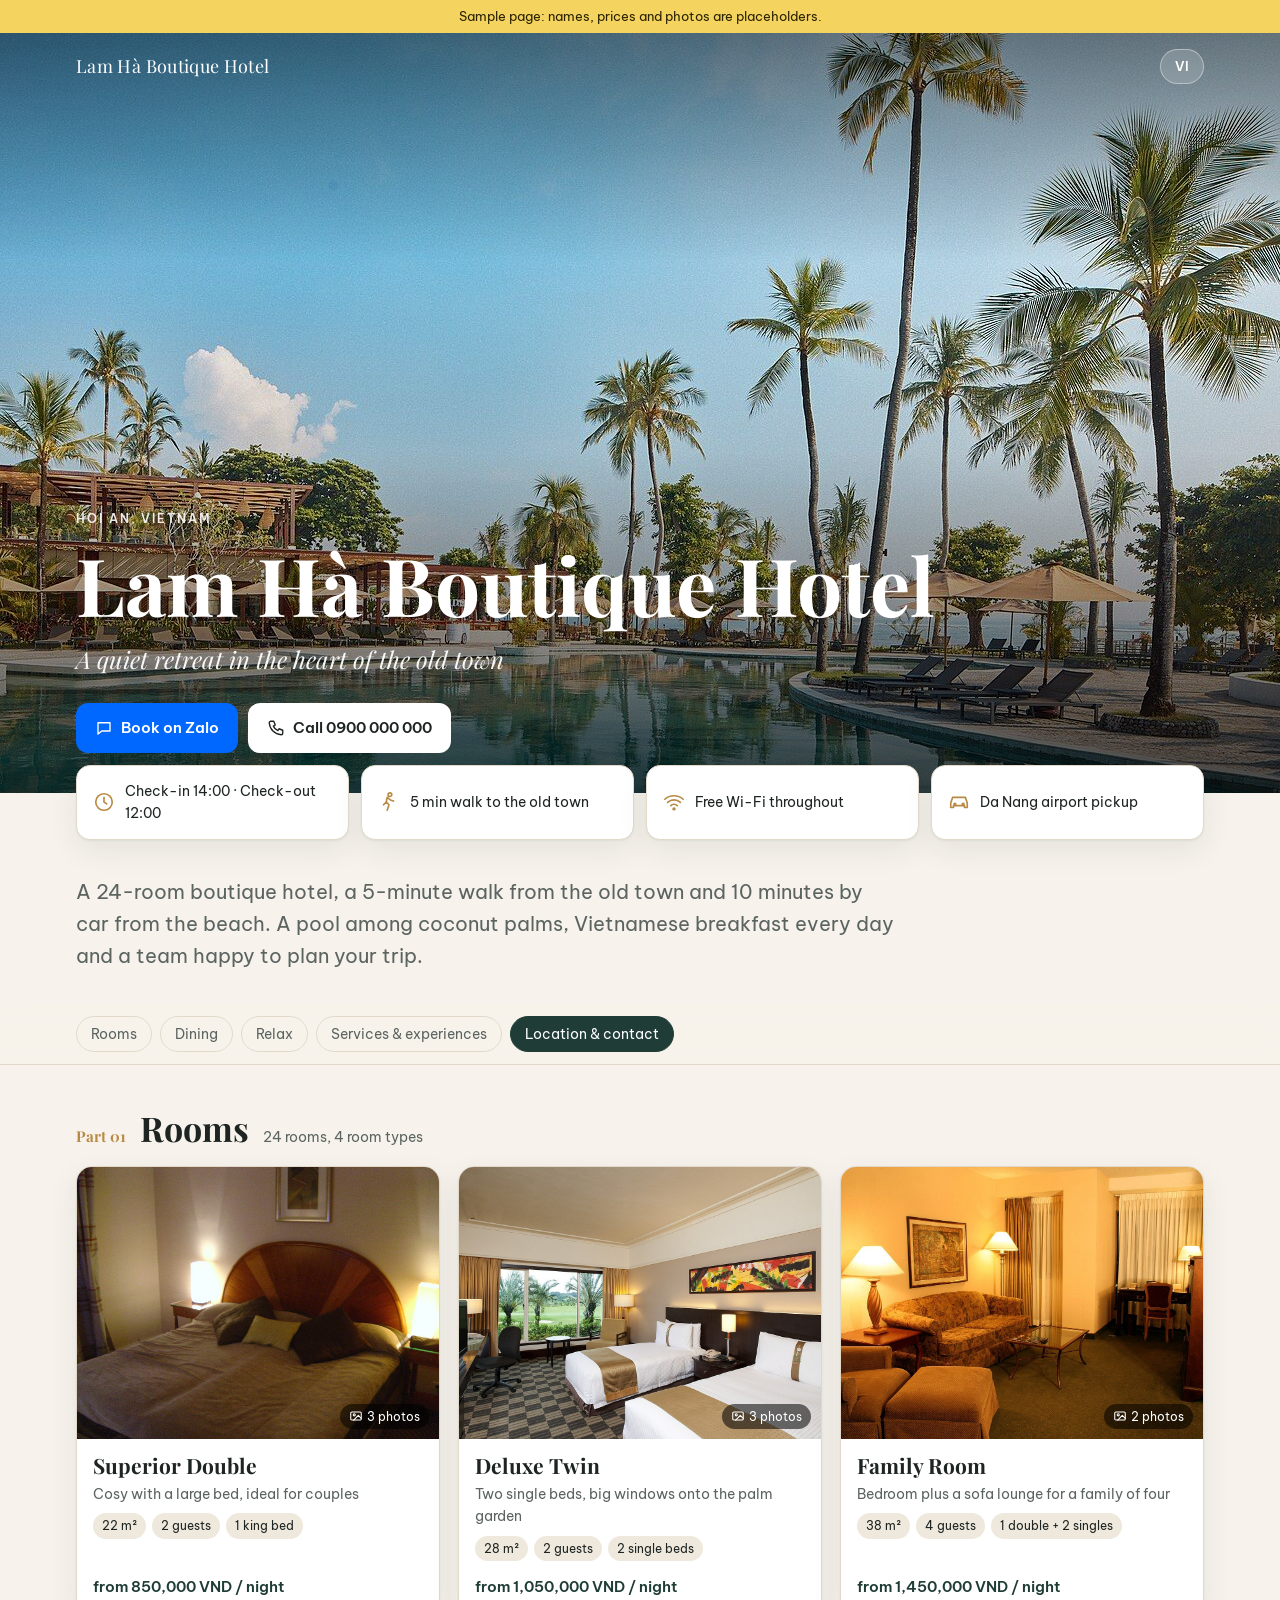
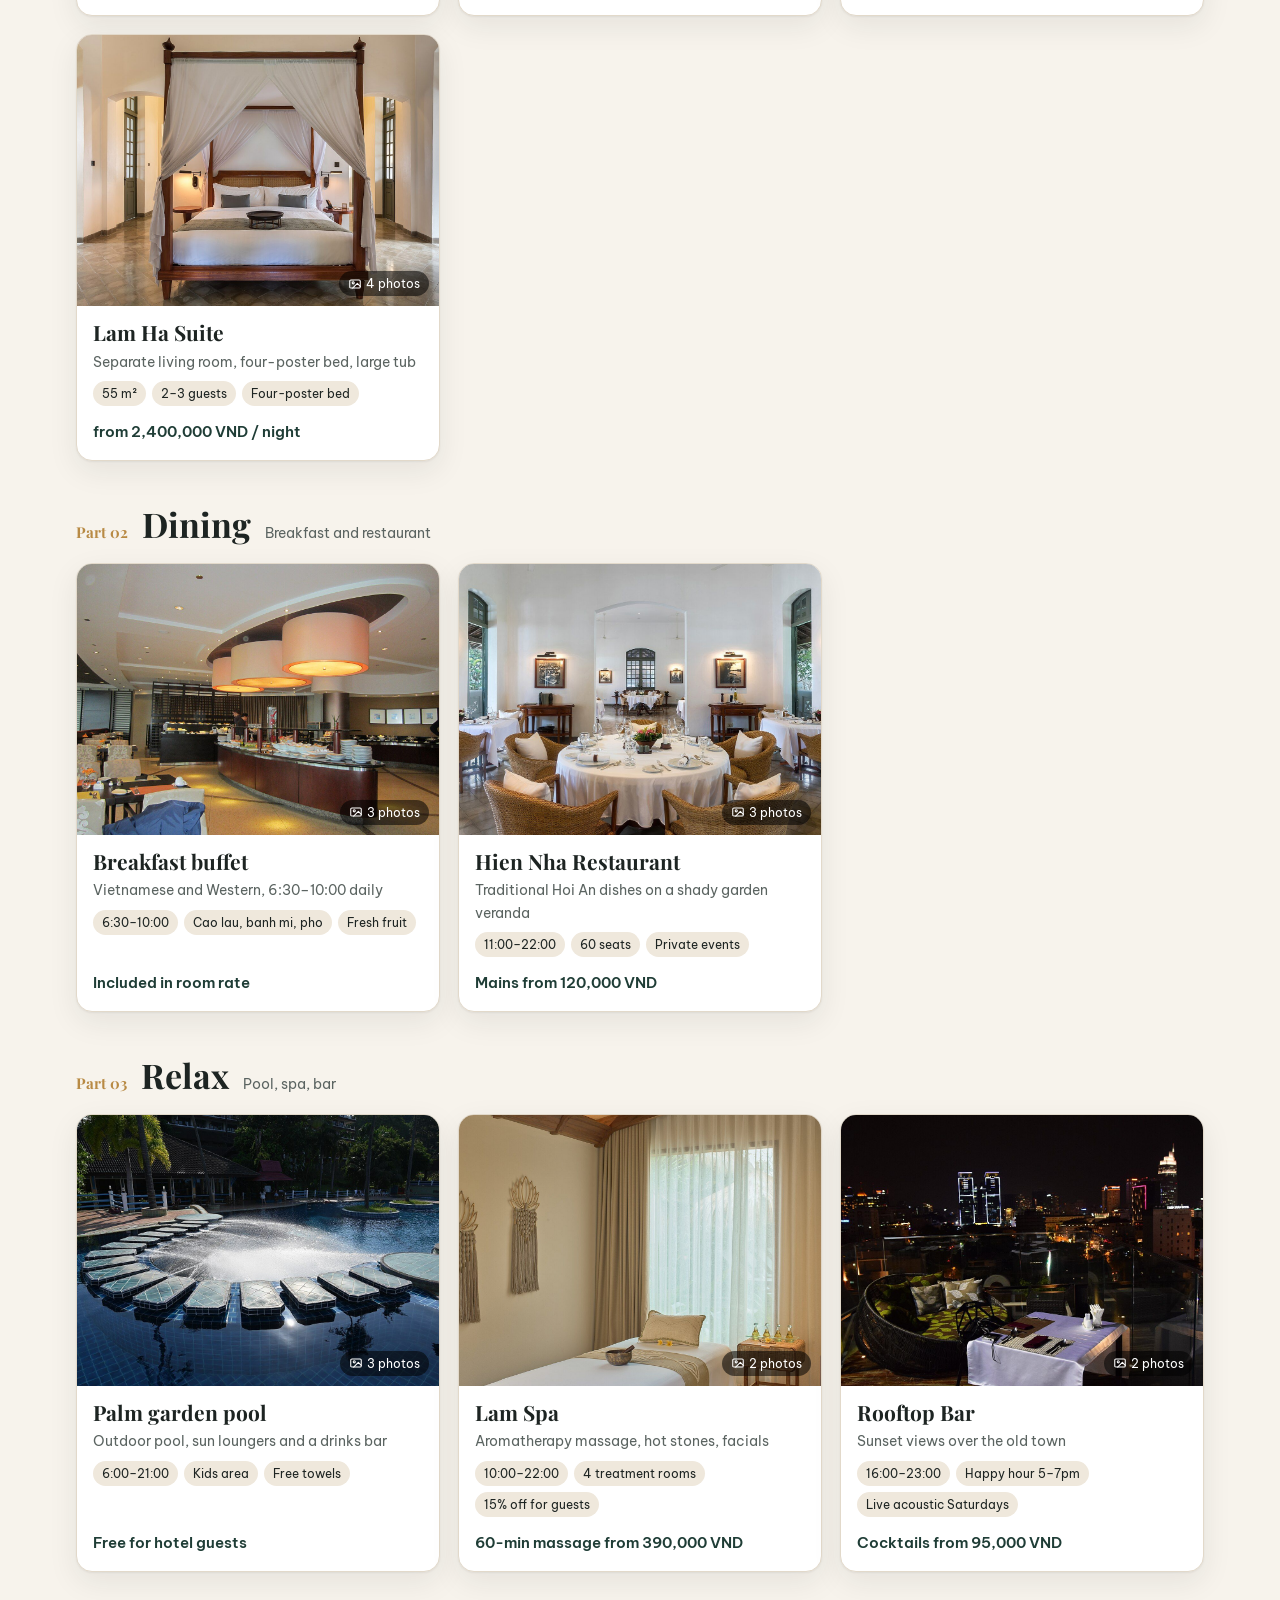
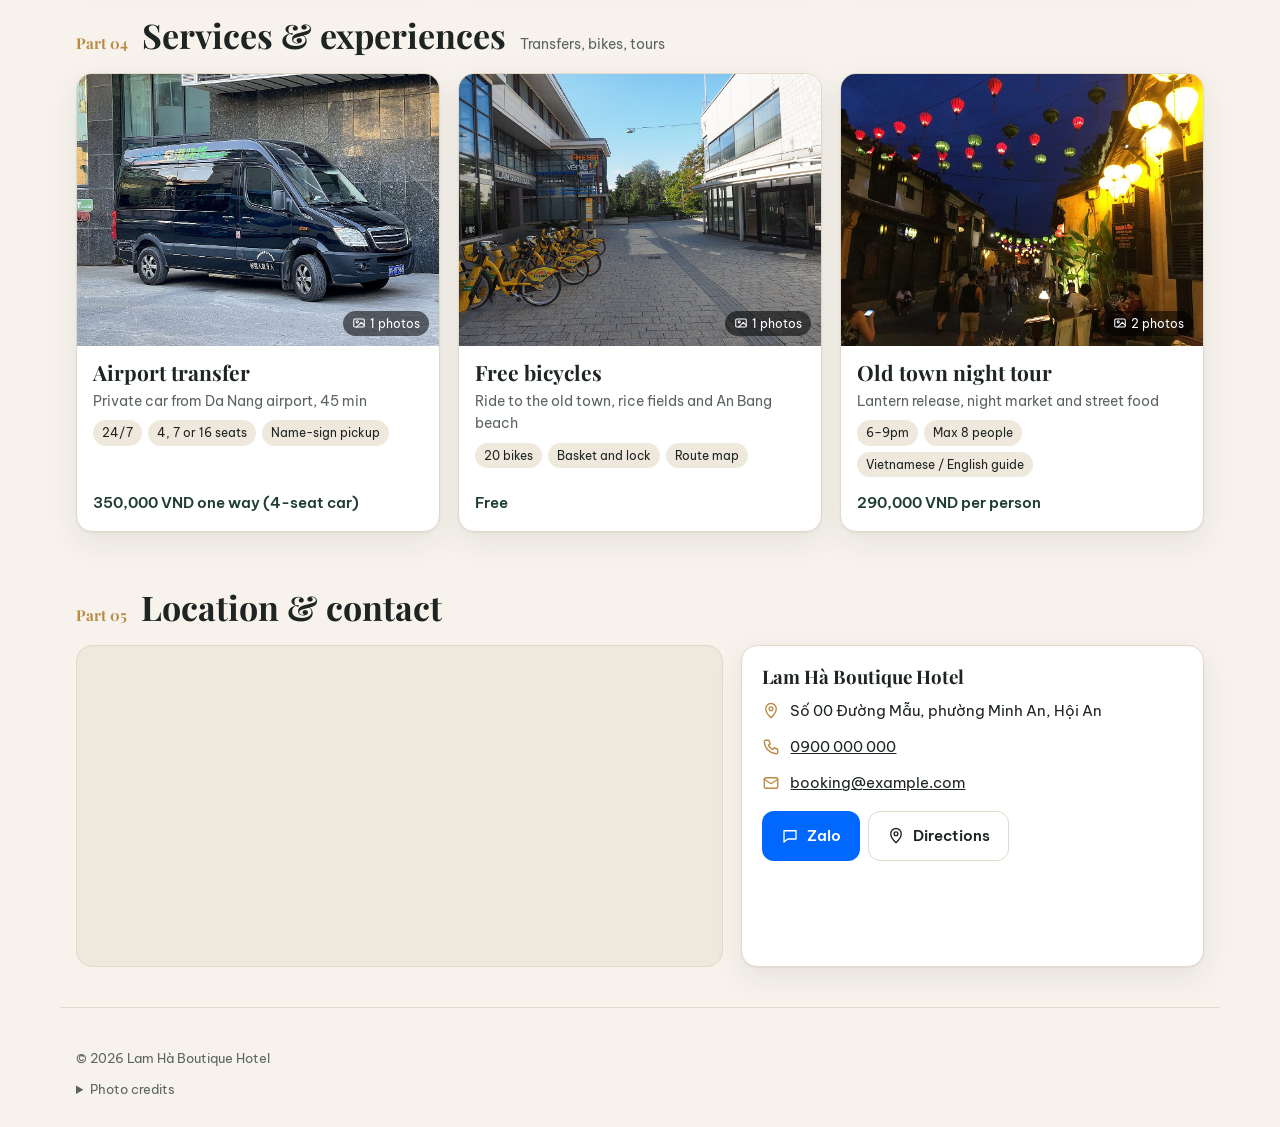
==== docs/khach-san/index.html @ d2152b0c "Replace style gallery with sample hotel showcase page Static bilingual (VI/EN) hotel page: hero slid" ====
<!doctype html>
<html lang="vi">
<head>
  <meta charset="utf-8">
  <meta name="viewport" content="width=device-width, initial-scale=1, viewport-fit=cover">
  <title>Lam Hà Boutique Hotel · Phòng và dịch vụ</title>
  <meta name="description" content="Xem hình ảnh phòng nghỉ, ẩm thực và dịch vụ của khách sạn, đặt phòng nhanh qua Zalo hoặc điện thoại.">
  <meta property="og:type" content="website">
  <meta property="og:title" content="Lam Hà Boutique Hotel · Phòng và dịch vụ">
  <meta property="og:description" content="Xem hình ảnh phòng nghỉ, ẩm thực và dịch vụ. Đặt phòng nhanh qua Zalo.">
  <meta property="og:image" content="img/hero-1.jpg">
  <meta name="theme-color" content="#1f3d36">
  <link rel="preconnect" href="https://fonts.googleapis.com">
  <link rel="preconnect" href="https://fonts.gstatic.com" crossorigin>
  <link href="https://fonts.googleapis.com/css2?family=Be+Vietnam+Pro:wght@400;500;600&family=Playfair+Display:ital,wght@0,600;0,700;1,600&display=swap" rel="stylesheet">
  <link rel="stylesheet" href="style.css">
</head>
<body>
  <div id="sample" class="sample" hidden></div>

  <header class="hero" id="top">
    <div class="hero-img" id="hero-img"></div>
    <div class="hero-shade"></div>
    <div class="topbar wrap">
      <span class="brand" id="brand"></span>
      <button id="lang" class="pill" type="button" aria-label="Đổi ngôn ngữ">EN</button>
    </div>
    <div class="hero-text wrap">
      <p class="eyebrow" id="h-loc"></p>
      <h1 id="h-name"></h1>
      <p class="tagline" id="h-tag"></p>
      <div class="hero-cta" id="hero-cta"></div>
    </div>
  </header>

  <section class="facts wrap" id="facts"></section>
  <section class="intro wrap"><p id="intro"></p></section>

  <nav class="bar" aria-label="Mục lục">
    <div class="wrap chips" id="chips"></div>
  </nav>

  <main id="stations"></main>

  <section class="wrap where" id="vi-tri">
    <div class="station-head"><span class="station-no" id="where-no"></span><h2 id="where-title"></h2></div>
    <div class="where-grid">
      <div class="map"><iframe id="map" title="Bản đồ" loading="lazy" referrerpolicy="no-referrer-when-downgrade"></iframe></div>
      <div class="contact" id="contact"></div>
    </div>
  </section>

  <footer class="wrap foot">
    <div id="foot-name"></div>
    <details><summary id="credits-title"></summary><ul id="credits"></ul></details>
  </footer>

  <div class="dock" id="dock"></div>

  <div id="panel" class="panel" hidden>
    <div class="panel-backdrop" data-close></div>
    <article class="panel-card" role="dialog" aria-modal="true" aria-labelledby="p-title">
      <button class="close" type="button" data-close aria-label="Đóng">×</button>
      <div id="p-body"></div>
    </article>
  </div>
  <div id="toast" class="toast" role="status" aria-live="polite"></div>

  <script src="hotel.js"></script>
  <script src="credits.js"></script>
  <script src="app.js"></script>
</body>
</html>
---- docs/khach-san/style.css ----
:root {
  --bg: #f7f3ec;
  --bg-2: #efe8dc;
  --card: #ffffff;
  --ink: #1d2422;
  --ink-2: #5b6461;
  --line: #e2d9ca;
  --brand: #1f3d36;
  --brand-ink: #fff;
  --gold: #b88a44;
  --zalo: #0068ff;
  --shadow: 0 1px 2px rgba(30, 40, 35, .06), 0 10px 30px rgba(30, 40, 35, .08);
  color-scheme: light;
}
@media (prefers-color-scheme: dark) {
  :root:not([data-theme="light"]) {
    --bg: #121615; --bg-2: #1a201e; --card: #1c2321; --ink: #eef0ec; --ink-2: #a5aea9;
    --line: #2c3532; --brand: #7fc2ad; --brand-ink: #0f1513; --gold: #d8b06a;
    --shadow: 0 1px 2px rgba(0,0,0,.4), 0 10px 30px rgba(0,0,0,.35);
    color-scheme: dark;
  }
}
:root[data-theme="dark"] {
  --bg: #121615; --bg-2: #1a201e; --card: #1c2321; --ink: #eef0ec; --ink-2: #a5aea9;
  --line: #2c3532; --brand: #7fc2ad; --brand-ink: #0f1513; --gold: #d8b06a;
  --shadow: 0 1px 2px rgba(0,0,0,.4), 0 10px 30px rgba(0,0,0,.35);
  color-scheme: dark;
}

* { box-sizing: border-box; }
html { -webkit-text-size-adjust: 100%; scroll-behavior: smooth; }
body { margin: 0; background: var(--bg); color: var(--ink); font: 16px/1.6 "Be Vietnam Pro", system-ui, sans-serif; overflow-x: hidden; padding-bottom: 76px; }
a { color: inherit; }
img { max-width: 100%; }
.wrap { max-width: 1160px; margin: 0 auto; padding-left: 16px; padding-right: 16px; }
h1, h2, h3 { font-family: "Playfair Display", Georgia, serif; line-height: 1.15; margin: 0; font-weight: 700; }
svg.i { width: 18px; height: 18px; flex: none; stroke: currentColor; fill: none; stroke-width: 1.8; stroke-linecap: round; stroke-linejoin: round; }

.sample { background: #f4d35e; color: #2b2300; font-size: 13px; text-align: center; padding: 6px 12px; }

/* hero */
.hero { position: relative; min-height: min(88vh, 760px); display: flex; flex-direction: column; justify-content: space-between; color: #fff; overflow: hidden; }
.hero-img { position: absolute; inset: 0; }
.hero-img img { position: absolute; inset: 0; width: 100%; height: 100%; object-fit: cover; opacity: 0; transition: opacity 1.2s ease; }
.hero-img img.on { opacity: 1; }
.hero-shade { position: absolute; inset: 0; background: linear-gradient(180deg, rgba(0,0,0,.45) 0%, rgba(0,0,0,0) 30%, rgba(0,0,0,.1) 55%, rgba(0,0,0,.72) 100%); }
.topbar { position: relative; display: flex; justify-content: space-between; align-items: center; padding-top: 16px; width: 100%; }
.brand { font-family: "Playfair Display", serif; font-size: 18px; letter-spacing: .02em; }
.pill { font: inherit; font-size: 13px; font-weight: 600; color: #fff; background: rgba(255,255,255,.16); border: 1px solid rgba(255,255,255,.4);
  border-radius: 999px; padding: 6px 14px; cursor: pointer; backdrop-filter: blur(6px); }
.hero-text { position: relative; padding-bottom: 40px; width: 100%; }
.eyebrow { text-transform: uppercase; letter-spacing: .16em; font-size: 12px; font-weight: 600; margin: 0 0 10px; opacity: .9; }
.hero h1 { font-size: clamp(40px, 8vw, 80px); max-width: 900px; }
.tagline { font-family: "Playfair Display", serif; font-style: italic; font-size: clamp(18px, 2.6vw, 24px); margin: 10px 0 24px; opacity: .95; }
.hero-cta { display: flex; gap: 10px; flex-wrap: wrap; }

.btn { display: inline-flex; align-items: center; justify-content: center; gap: 8px; font: inherit; font-weight: 600; font-size: 15px;
  text-decoration: none; border-radius: 12px; padding: 12px 18px; cursor: pointer; border: 1px solid transparent; white-space: nowrap; }
.btn-zalo { background: var(--zalo); color: #fff; }
.btn-call { background: #fff; color: #1d2422; }
.btn-line { background: transparent; color: var(--ink); border-color: var(--line); }
.hero .btn-line { color: #fff; border-color: rgba(255,255,255,.5); }

/* facts */
.facts { display: grid; grid-template-columns: repeat(4, 1fr); gap: 12px; margin-top: -28px; position: relative; z-index: 2; }
.fact { display: flex; gap: 10px; align-items: center; background: var(--card); border: 1px solid var(--line); border-radius: 14px; padding: 14px 16px; box-shadow: var(--shadow); font-size: 14px; }
.fact svg { color: var(--gold); width: 22px; height: 22px; }
.intro { padding-top: 36px; }
.intro p { font-size: clamp(17px, 2.2vw, 20px); max-width: 820px; margin: 0; color: var(--ink-2); }

/* nav */
.bar { position: sticky; top: 0; z-index: 6; margin-top: 32px; background: color-mix(in srgb, var(--bg) 90%, transparent); backdrop-filter: blur(10px); border-bottom: 1px solid var(--line); }
.chips { display: flex; gap: 8px; overflow-x: auto; scrollbar-width: none; padding-top: 12px; padding-bottom: 12px; }
.chips::-webkit-scrollbar { display: none; }
.chip { white-space: nowrap; font-size: 14px; text-decoration: none; color: var(--ink-2); border: 1px solid var(--line); border-radius: 999px; padding: 6px 14px; }
.chip.on { background: var(--brand); color: var(--brand-ink); border-color: var(--brand); }

/* stations */
.station { padding-top: 44px; scroll-margin-top: 56px; }
.station-head { display: flex; align-items: baseline; gap: 14px; flex-wrap: wrap; margin-bottom: 18px; }
.station-no { font-family: "Playfair Display", serif; font-weight: 700; color: var(--gold); font-size: 15px; }
.station-head h2 { font-size: clamp(26px, 4vw, 34px); }
.station-head p { margin: 0; color: var(--ink-2); font-size: 14px; }
.grid { display: grid; grid-template-columns: repeat(auto-fill, minmax(270px, 1fr)); gap: 18px; }
.card { text-align: left; font: inherit; color: inherit; padding: 0; background: var(--card); border: 1px solid var(--line); border-radius: 16px; overflow: hidden;
  box-shadow: var(--shadow); cursor: pointer; display: flex; flex-direction: column; transition: transform .15s ease, border-color .15s; }
.card:hover, .card:focus-visible { transform: translateY(-3px); border-color: var(--gold); outline: none; }
.card-img { position: relative; aspect-ratio: 4 / 3; background: var(--bg-2); overflow: hidden; }
.card-img img { width: 100%; height: 100%; object-fit: cover; display: block; transition: transform .5s ease; }
.card:hover .card-img img { transform: scale(1.04); }
.count { position: absolute; right: 10px; bottom: 10px; display: inline-flex; gap: 4px; align-items: center; font-size: 12px; color: #fff; background: rgba(0,0,0,.55); border-radius: 999px; padding: 3px 9px; }
.count svg { width: 14px; height: 14px; }
.card-body { padding: 14px 16px 16px; display: flex; flex-direction: column; gap: 6px; flex: 1; }
.card h3 { font-size: 21px; }
.card .short { margin: 0; font-size: 14px; color: var(--ink-2); }
.tags { display: flex; flex-wrap: wrap; gap: 6px; margin: 2px 0; padding: 0; list-style: none; }
.tags li { font-size: 12px; background: var(--bg-2); border-radius: 999px; padding: 3px 9px; }
.price { margin-top: auto; padding-top: 6px; font-weight: 600; color: var(--brand); font-size: 15px; }

/* where */
.where { padding-top: 56px; scroll-margin-top: 56px; }
.where-grid { display: grid; grid-template-columns: 1.4fr 1fr; gap: 18px; }
.map { border-radius: 16px; overflow: hidden; border: 1px solid var(--line); min-height: 320px; background: var(--bg-2); }
.map iframe { width: 100%; height: 100%; min-height: 320px; border: 0; display: block; }
.contact { background: var(--card); border: 1px solid var(--line); border-radius: 16px; padding: 20px; box-shadow: var(--shadow); display: flex; flex-direction: column; gap: 12px; }
.contact .row { display: flex; gap: 10px; align-items: flex-start; font-size: 15px; }
.contact .row svg { color: var(--gold); margin-top: 3px; }
.contact .btns { display: flex; gap: 8px; flex-wrap: wrap; margin-top: 4px; }

.foot { padding-top: 40px; padding-bottom: 28px; margin-top: 40px; border-top: 1px solid var(--line); font-size: 13px; color: var(--ink-2); display: grid; gap: 10px; }
.foot summary { cursor: pointer; }
.foot ul { padding-left: 18px; margin: 8px 0 0; }
.foot li { margin: 2px 0; word-break: break-word; }

/* sticky booking dock */
.dock { position: fixed; left: 0; right: 0; bottom: 0; z-index: 8; display: flex; gap: 8px; justify-content: center;
  padding: 10px 16px calc(10px + env(safe-area-inset-bottom)); background: color-mix(in srgb, var(--card) 92%, transparent);
  backdrop-filter: blur(10px); border-top: 1px solid var(--line); }
.dock .btn { flex: 1 1 0; max-width: 260px; padding: 11px 12px; }
.dock .btn-call { background: var(--brand); color: var(--brand-ink); }

/* detail panel */
.panel { position: fixed; inset: 0; z-index: 20; display: flex; justify-content: center; align-items: flex-start; overflow-y: auto; padding: 24px 16px; }
.panel[hidden] { display: none; }
.panel-backdrop { position: fixed; inset: 0; background: rgba(10, 15, 13, .6); }
.panel-card { position: relative; width: 100%; max-width: 900px; background: var(--card); border-radius: 18px; overflow: hidden; box-shadow: 0 24px 70px rgba(0,0,0,.4); }
.close { position: absolute; top: 10px; right: 12px; z-index: 3; width: 38px; height: 38px; border-radius: 50%; border: none; background: rgba(0,0,0,.55); color: #fff; font-size: 24px; line-height: 1; cursor: pointer; }
.gallery { position: relative; background: #000; }
.slides { display: flex; overflow-x: auto; scroll-snap-type: x mandatory; scrollbar-width: none; aspect-ratio: 16 / 10; }
.slides::-webkit-scrollbar { display: none; }
.slides img { flex: 0 0 100%; width: 100%; height: 100%; object-fit: cover; scroll-snap-align: center; display: block; }
.nav-btn { position: absolute; top: 50%; transform: translateY(-50%); width: 40px; height: 40px; border-radius: 50%; border: none; background: rgba(255,255,255,.85); color: #111; font-size: 22px; cursor: pointer; }
.nav-btn.prev { left: 10px; } .nav-btn.next { right: 10px; }
.dots { position: absolute; left: 0; right: 0; bottom: 10px; display: flex; justify-content: center; gap: 6px; }
.dots i { width: 7px; height: 7px; border-radius: 50%; background: rgba(255,255,255,.5); }
.dots i.on { background: #fff; }
.p-content { padding: 22px 24px 26px; }
.p-content h2 { font-size: clamp(28px, 5vw, 38px); }
.p-content .short { color: var(--ink-2); margin: 6px 0 12px; }
.p-price { font-size: 18px; font-weight: 600; color: var(--brand); margin: 10px 0 0; }
.block { margin-top: 20px; }
.block h4 { margin: 0 0 8px; font-size: 12px; text-transform: uppercase; letter-spacing: .12em; color: var(--ink-2); }
.amen { display: grid; grid-template-columns: repeat(auto-fill, minmax(200px, 1fr)); gap: 6px 16px; padding: 0; margin: 0; list-style: none; }
.amen li { display: flex; gap: 8px; align-items: center; font-size: 15px; }
.amen svg { color: var(--brand); }
.p-actions { display: flex; gap: 8px; flex-wrap: wrap; margin-top: 22px; }

.toast { position: fixed; left: 50%; bottom: 90px; transform: translateX(-50%) translateY(16px); opacity: 0; z-index: 30;
  background: var(--ink); color: var(--bg); padding: 10px 16px; border-radius: 10px; font-size: 14px; pointer-events: none; transition: .2s; }
.toast.show { opacity: 1; transform: translateX(-50%) translateY(0); }

@media (max-width: 860px) {
  .facts { grid-template-columns: 1fr 1fr; }
  .where-grid { grid-template-columns: 1fr; }
}
@media (max-width: 560px) {
  .hero { min-height: 78vh; }
  .hero-cta .btn { flex: 1 1 auto; }
  .fact { padding: 12px; font-size: 13px; }
  .panel { padding: 0; }
  .panel-card { border-radius: 0; min-height: 100%; }
  .p-content { padding: 18px 16px 24px; }
  .slides { aspect-ratio: 4 / 3; }
  .nav-btn { display: none; }
}

/* booking dock only on phones/tablets; desktop already has the hero buttons */
@media (min-width: 861px) {
  .dock { display: none; }
  body { padding-bottom: 0; }
}
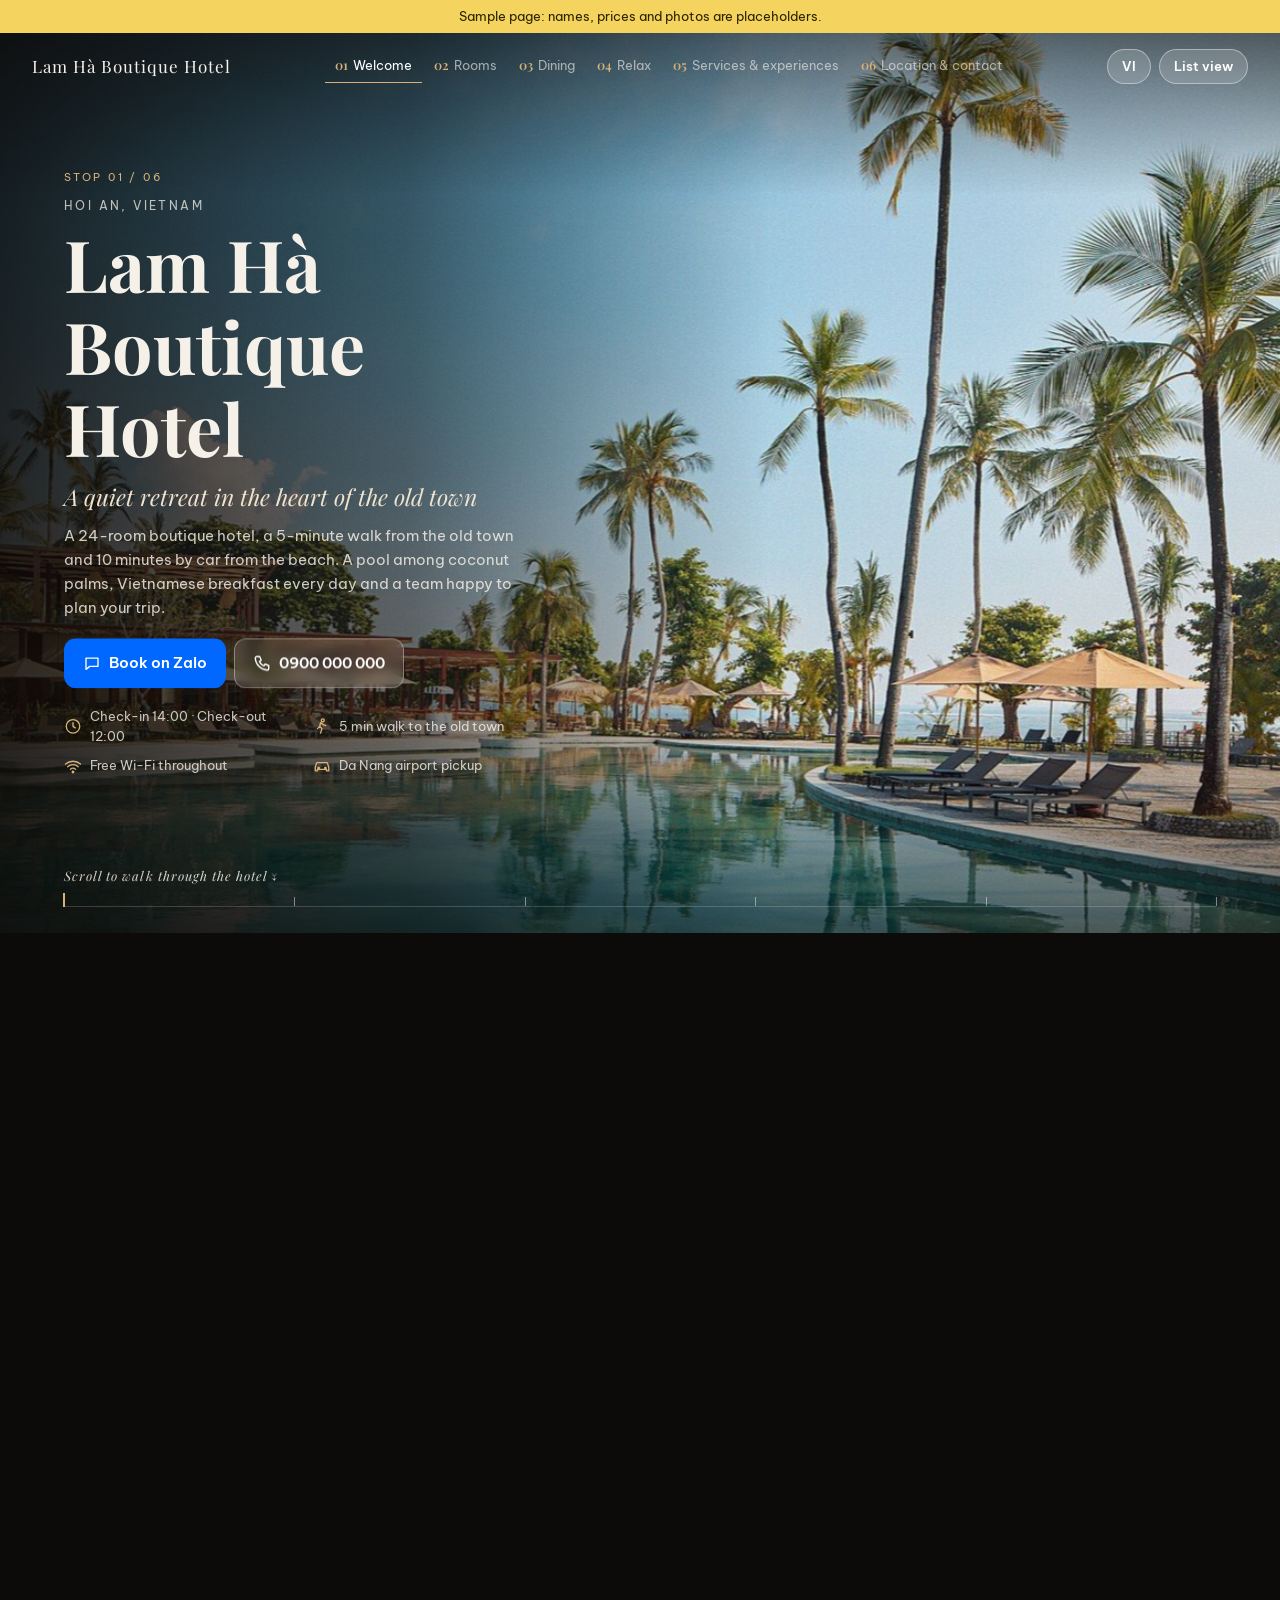
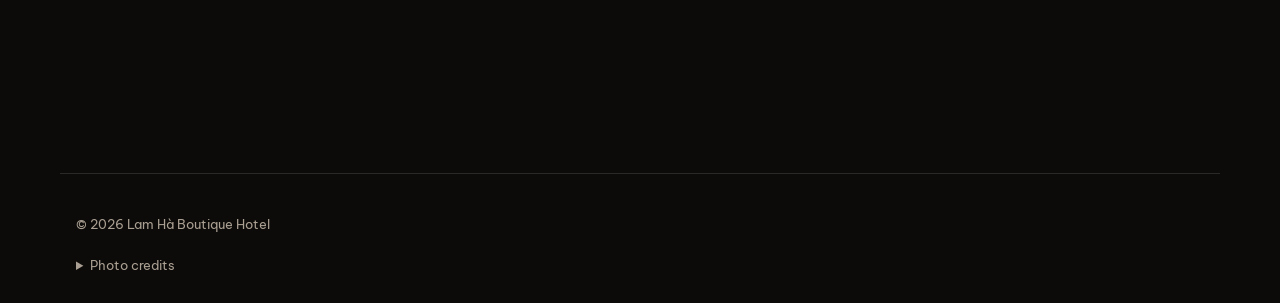
==== commit abc3c84e: "Hotel page: scroll-driven walkthrough like a camera moving between stops Each section is a full-scre" ====
--- a/docs/khach-san/index.html
+++ b/docs/khach-san/index.html
@@ -16,7 +16,12 @@
   <link rel="stylesheet" href="style.css">
 </head>
 <body>
+  <script>(function(){var h=document.documentElement,m=false;try{m=localStorage.getItem("ks-view")==="list"}catch(e){}if(!m&&!matchMedia("(prefers-reduced-motion: reduce)").matches)h.classList.add("film")})()</script>
   <div id="sample" class="sample" hidden></div>
+
+  <div id="bench" class="bench" aria-label="Đi một vòng khách sạn"></div>
+
+  <div class="stack-only">
 
   <header class="hero" id="top">
     <div class="hero-img" id="hero-img"></div>
@@ -50,8 +55,11 @@
     </div>
   </section>
 
+  </div>
+
   <footer class="wrap foot">
     <div id="foot-name"></div>
+    <div><button id="to-film" class="ghost" type="button">Xem dạng đi một vòng khách sạn</button></div>
     <details><summary id="credits-title"></summary><ul id="credits"></ul></details>
   </footer>
 
@@ -69,5 +77,6 @@
   <script src="hotel.js"></script>
   <script src="credits.js"></script>
   <script src="app.js"></script>
+  <script src="bench.js"></script>
 </body>
 </html>
--- a/docs/khach-san/style.css
+++ b/docs/khach-san/style.css
@@ -169,3 +169,98 @@
   .dock { display: none; }
   body { padding-bottom: 0; }
 }
+
+/* ===================== film mode: walk through the hotel ===================== */
+.bench { display: none; }
+html.film .bench { display: block; position: relative; }
+html.film .stack-only { display: none; }
+html.film body { background: #0d0b09; color: #f3ede4; }
+html.film .foot { border-top-color: rgba(255,255,255,.12); color: #a99f92; }
+html.film .foot a { color: #e9dcc6; }
+#to-film { display: none; }
+html:not(.film) #to-film { display: inline-block; }
+
+.stage { position: sticky; top: 0; height: 100vh; height: 100svh; overflow: hidden; background: #0d0b09; color: #f6f1e8; }
+.shots, .shot { position: absolute; inset: 0; }
+.shot { width: 100%; height: 100%; object-fit: cover; opacity: 0; will-change: transform, opacity, filter; transform-origin: 50% 55%; }
+.fscrim { position: absolute; inset: 0; pointer-events: none;
+  background:
+    linear-gradient(90deg, rgba(10,8,6,.86) 0%, rgba(10,8,6,.55) 32%, rgba(10,8,6,0) 60%),
+    linear-gradient(180deg, rgba(10,8,6,.55) 0%, rgba(10,8,6,0) 18%, rgba(10,8,6,0) 75%, rgba(10,8,6,.6) 100%),
+    radial-gradient(120% 90% at 60% 50%, transparent 55%, rgba(0,0,0,.45) 100%); }
+.fgrain { position: absolute; inset: -50%; pointer-events: none; opacity: .07; mix-blend-mode: overlay;
+  background-image: url("data:image/svg+xml;utf8,<svg xmlns='http://www.w3.org/2000/svg' width='160' height='160'><filter id='n'><feTurbulence type='fractalNoise' baseFrequency='.9' numOctaves='2' stitchTiles='stitch'/></filter><rect width='100%' height='100%' filter='url(%23n)'/></svg>");
+  animation: grain 1.2s steps(6) infinite; }
+@keyframes grain { 0%{transform:translate(0,0)} 20%{transform:translate(-3%,2%)} 40%{transform:translate(2%,-3%)} 60%{transform:translate(-2%,-1%)} 80%{transform:translate(3%,3%)} 100%{transform:translate(0,0)} }
+
+.ftop { position: absolute; top: 0; left: 0; right: 0; z-index: 4; display: flex; align-items: center; gap: 18px; padding: 16px 32px; }
+.fbrand { font-family: "Playfair Display", serif; font-size: 17px; letter-spacing: .06em; white-space: nowrap; }
+.ftoc { display: flex; gap: 2px; margin: 0 auto; overflow-x: auto; scrollbar-width: none; }
+.ftoc::-webkit-scrollbar { display: none; }
+.ftoc button { font: inherit; font-size: 13px; color: rgba(246,241,232,.62); background: none; border: 0; border-bottom: 1px solid transparent; padding: 6px 10px; cursor: pointer; white-space: nowrap; }
+.ftoc button b { font-family: "Playfair Display", serif; color: #d6b278; font-weight: 600; margin-right: 2px; }
+.ftoc button.on { color: #fff; border-bottom-color: #d6b278; }
+.fright { display: flex; gap: 8px; }
+
+.ov { position: absolute; z-index: 3; left: clamp(20px, 5vw, 72px); top: 50%; margin-top: -10px; width: min(480px, 42vw);
+  transform-origin: left center; opacity: 0; pointer-events: none; translate: 0 -50%; }
+.ov.live { pointer-events: auto; }
+.fstation { font-size: 11px; letter-spacing: .22em; text-transform: uppercase; color: #d6b278; margin: 0 0 10px; }
+.feyebrow { font-size: 12px; letter-spacing: .2em; text-transform: uppercase; margin: 0 0 6px; color: rgba(246,241,232,.75); }
+.ov h1 { font-size: clamp(40px, 5.6vw, 76px); font-weight: 700; }
+.ov h2 { font-size: clamp(34px, 4.2vw, 56px); font-weight: 600; }
+.ftag { font-family: "Playfair Display", serif; font-style: italic; font-size: clamp(18px, 1.8vw, 23px); margin: 10px 0 8px; color: #efe3cf; }
+.fdesc { color: rgba(246,241,232,.82); font-size: 15px; margin: 8px 0; display: flex; gap: 8px; align-items: flex-start; flex-wrap: wrap; }
+.fdesc a { color: #fff; }
+.fnote { color: rgba(246,241,232,.7); margin: 6px 0 18px; font-size: 15px; }
+.fbtns { display: flex; gap: 8px; flex-wrap: wrap; margin: 18px 0 6px; }
+.btn-glass { background: rgba(255,255,255,.12); color: #fff; border-color: rgba(255,255,255,.35); backdrop-filter: blur(6px); }
+.ffacts { list-style: none; padding: 0; margin: 18px 0 0; display: grid; grid-template-columns: 1fr 1fr; gap: 8px 18px; font-size: 13px; color: rgba(246,241,232,.8); }
+.ffacts li { display: flex; gap: 8px; align-items: center; }
+.ffacts svg { color: #d6b278; }
+
+.fcards { display: grid; grid-template-columns: 1fr 1fr; gap: 14px; }
+.fcard { font: inherit; color: inherit; text-align: left; background: none; border: 0; padding: 0; cursor: pointer; display: flex; flex-direction: column; gap: 3px; }
+.fthumb { position: relative; display: block; aspect-ratio: 16 / 10; border-radius: 8px; overflow: hidden; box-shadow: 0 8px 24px rgba(0,0,0,.45); outline: 1px solid rgba(255,255,255,.12); }
+.fthumb img { width: 100%; height: 100%; object-fit: cover; display: block; transition: transform .5s ease; }
+.fcard:hover .fthumb img, .fcard:focus-visible .fthumb img { transform: scale(1.06); }
+.fcard:focus-visible { outline: none; }
+.fcard:focus-visible .fthumb { outline: 2px solid #d6b278; }
+.fcount { position: absolute; right: 6px; bottom: 6px; display: inline-flex; gap: 3px; align-items: center; font-size: 11px; background: rgba(0,0,0,.6); border-radius: 999px; padding: 2px 7px; }
+.fcount svg { width: 12px; height: 12px; }
+.fname { font-family: "Playfair Display", serif; font-size: 16px; margin-top: 6px; line-height: 1.25; }
+.fprice { font-size: 12.5px; color: #d6b278; font-style: italic; }
+
+.fcue { position: absolute; z-index: 3; left: clamp(20px, 5vw, 72px); bottom: 46px; margin: 0; font-size: 13px; letter-spacing: .08em;
+  color: rgba(246,241,232,.85); opacity: 0; transition: opacity .3s; font-family: "Playfair Display", serif; font-style: italic; }
+.fcue.show { opacity: 1; }
+.fticks { position: absolute; z-index: 3; left: clamp(20px, 5vw, 72px); right: clamp(20px, 5vw, 72px); bottom: 26px; height: 9px; border-bottom: 1px solid rgba(255,255,255,.18); }
+.fticks i { position: absolute; bottom: 0; width: 1px; height: 9px; background: rgba(255,255,255,.45); }
+.fneedle { position: absolute; bottom: -1px; width: 2px; height: 14px; margin-left: -1px; background: #d6b278; }
+
+@media (max-width: 860px) {
+  .ftop { padding: 12px 16px; gap: 10px; }
+  .ftoc { display: none; }
+  .fright { margin-left: auto; }
+  .flist { display: none; }
+  .fscrim { background:
+      linear-gradient(0deg, rgba(10,8,6,.92) 0%, rgba(10,8,6,.7) 38%, rgba(10,8,6,0) 66%),
+      linear-gradient(180deg, rgba(10,8,6,.55) 0%, rgba(10,8,6,0) 16%); }
+  .ov { left: 16px; right: 16px; width: auto; top: auto; bottom: 116px; margin: 0; translate: none; }
+  .ov h1 { font-size: 38px; }
+  .ov h2 { font-size: 32px; }
+  .ov-hero .fdesc, .ffacts { display: none; }
+  .fnote { margin-bottom: 12px; }
+  .fcards { display: flex; overflow-x: auto; scroll-snap-type: x mandatory; gap: 12px; margin-right: -16px; padding-right: 16px; scrollbar-width: none; }
+  .fcards::-webkit-scrollbar { display: none; }
+  .fcard { flex: 0 0 64%; scroll-snap-align: start; }
+  .fcue { left: 16px; bottom: 96px; }
+  .fticks { left: 16px; right: 16px; bottom: 84px; }
+  html.film .dock { background: rgba(13,11,9,.85); border-top-color: rgba(255,255,255,.1); }
+}
+@media (max-height: 640px) and (min-width: 861px) {
+  .ffacts { display: none; }
+  .fcards { grid-template-columns: repeat(4, 1fr); }
+  .ov { width: min(720px, 60vw); }
+}
+.ghost { font: inherit; font-size: 13px; color: inherit; background: none; border: 1px solid currentColor; border-radius: 999px; padding: 6px 14px; cursor: pointer; opacity: .8; }
